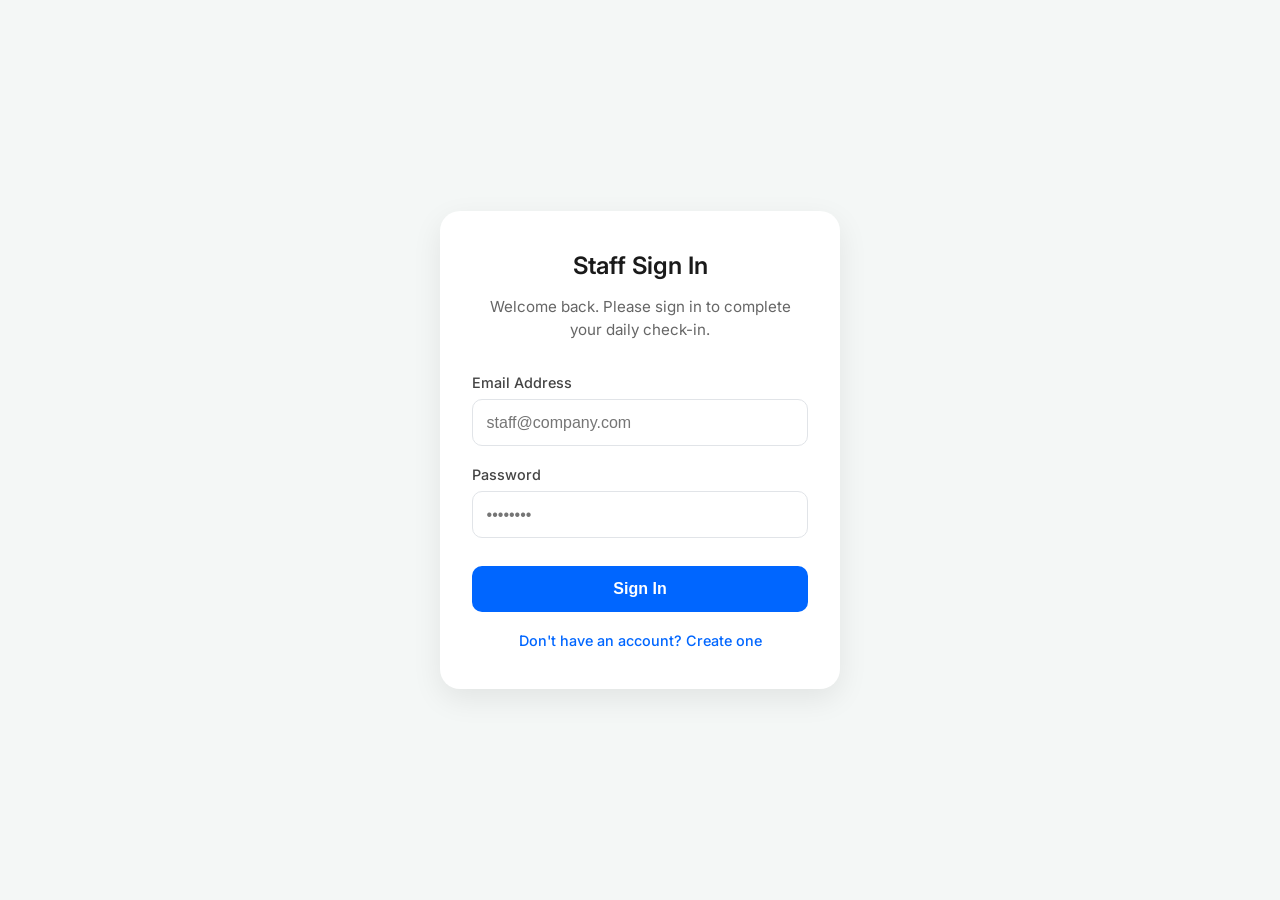
==== index.html @ 83975f9a "Add files via upload" ====
<!DOCTYPE html>
<html lang="en">
<head>
    <meta charset="UTF-8">
    <meta name="viewport" content="width=device-width, initial-scale=1.0">
    <title>Staff Portal - Sign In</title>
    <link rel="stylesheet" href="styles.css">
</head>
<body>
    <div class="card">
        <div class="text-center">
            <h1>Staff Sign In</h1>
            <p class="subtitle">Welcome back. Please sign in to complete your daily check-in.</p>
        </div>
        <form action="checkin.html">
            <div class="form-group">
                <label for="email">Email Address</label>
                <input type="email" id="email" placeholder="staff@company.com" required>
            </div>
            <div class="form-group">
                <label for="password">Password</label>
                <input type="password" id="password" placeholder="••••••••" required>
            </div>
            <button type="submit" class="btn">Sign In</button>
            <a href="signup.html" class="link">Don't have an account? Create one</a>
        </form>
    </div>
</body>
</html>
---- styles.css ----
@import url('https://fonts.googleapis.com/css2?family=Inter:wght@400;500;600&display=swap');

* {
    box-sizing: border-box;
}

body { 
    margin: 0; 
    font-family: 'Inter', sans-serif; 
    background-color: #f4f7f6; 
    display: flex; 
    align-items: center; 
    justify-content: center; 
    min-height: 100vh; 
    color: #333; 
}

.card { 
    background: white; 
    width: 100%; 
    max-width: 400px; 
    padding: 2.5rem 2rem; 
    border-radius: 20px; 
    box-shadow: 0 10px 30px rgba(0,0,0,0.08); 
    margin: 1rem;
}

.text-center { text-align: center; }

h1 { 
    margin-top: 0; 
    font-size: 1.5rem; 
    color: #1a1a1a; 
    font-weight: 600;
}

p.subtitle { 
    color: #666; 
    font-size: 0.95rem; 
    margin-bottom: 2rem; 
    line-height: 1.5;
}

.form-group { margin-bottom: 1.25rem; text-align: left; }

label { 
    display: block; 
    margin-bottom: 0.5rem; 
    font-weight: 500; 
    font-size: 0.9rem; 
    color: #444;
}

input[type="text"], 
input[type="email"], 
input[type="password"] { 
    width: 100%; 
    padding: 0.85rem; 
    border: 1.5px solid #e1e4e8; 
    border-radius: 10px; 
    font-size: 1rem; 
    transition: all 0.2s ease; 
}

input:focus { 
    outline: none; 
    border-color: #0066ff; 
    box-shadow: 0 0 0 3px rgba(0, 102, 255, 0.1);
}

.btn { 
    width: 100%; 
    padding: 0.85rem; 
    background: #0066ff; 
    color: white; 
    border: none; 
    border-radius: 10px; 
    font-size: 1rem; 
    font-weight: 600; 
    cursor: pointer; 
    transition: background 0.2s, transform 0.1s; 
    margin-top: 0.5rem;
}

.btn:hover { background: #0052cc; }
.btn:active { transform: scale(0.98); }

.link { 
    display: block; 
    margin-top: 1.25rem; 
    text-align: center; 
    color: #0066ff; 
    text-decoration: none; 
    font-size: 0.9rem; 
    font-weight: 500;
}

.link:hover { text-decoration: underline; }

/* Check-in specific UI */
.camera-container { 
    width: 100%; 
    aspect-ratio: 3/4; 
    background: #f8f9fa; 
    border-radius: 16px; 
    margin-bottom: 1.5rem; 
    display: flex; 
    align-items: center; 
    justify-content: center; 
    border: 2px dashed #ced4da; 
    position: relative; 
    overflow: hidden; 
}

.camera-icon { 
    font-size: 3rem; 
    color: #adb5bd; 
}

.camera-label {
    position: absolute; 
    bottom: 15px; 
    font-size: 0.8rem; 
    color: #495057; 
    background: rgba(255,255,255,0.9); 
    padding: 6px 12px; 
    border-radius: 20px;
    font-weight: 500;
    box-shadow: 0 2px 5px rgba(0,0,0,0.05);
}

.location-badge { 
    display: inline-flex; 
    align-items: center; 
    gap: 0.5rem; 
    background: #e3f2fd; 
    color: #0d47a1; 
    padding: 0.6rem 1.2rem; 
    border-radius: 30px; 
    font-size: 0.85rem; 
    margin-bottom: 1.5rem; 
    font-weight: 600; 
}

.status-badge { 
    display: inline-block; 
    padding: 0.35rem 1rem; 
    border-radius: 20px; 
    font-size: 0.75rem; 
    font-weight: 700; 
    margin-bottom: 1rem; 
    text-transform: uppercase;
    letter-spacing: 0.5px;
}

.status-pending { background: #fff3cd; color: #856404; }
.status-success { background: #d4edda; color: #155724; }
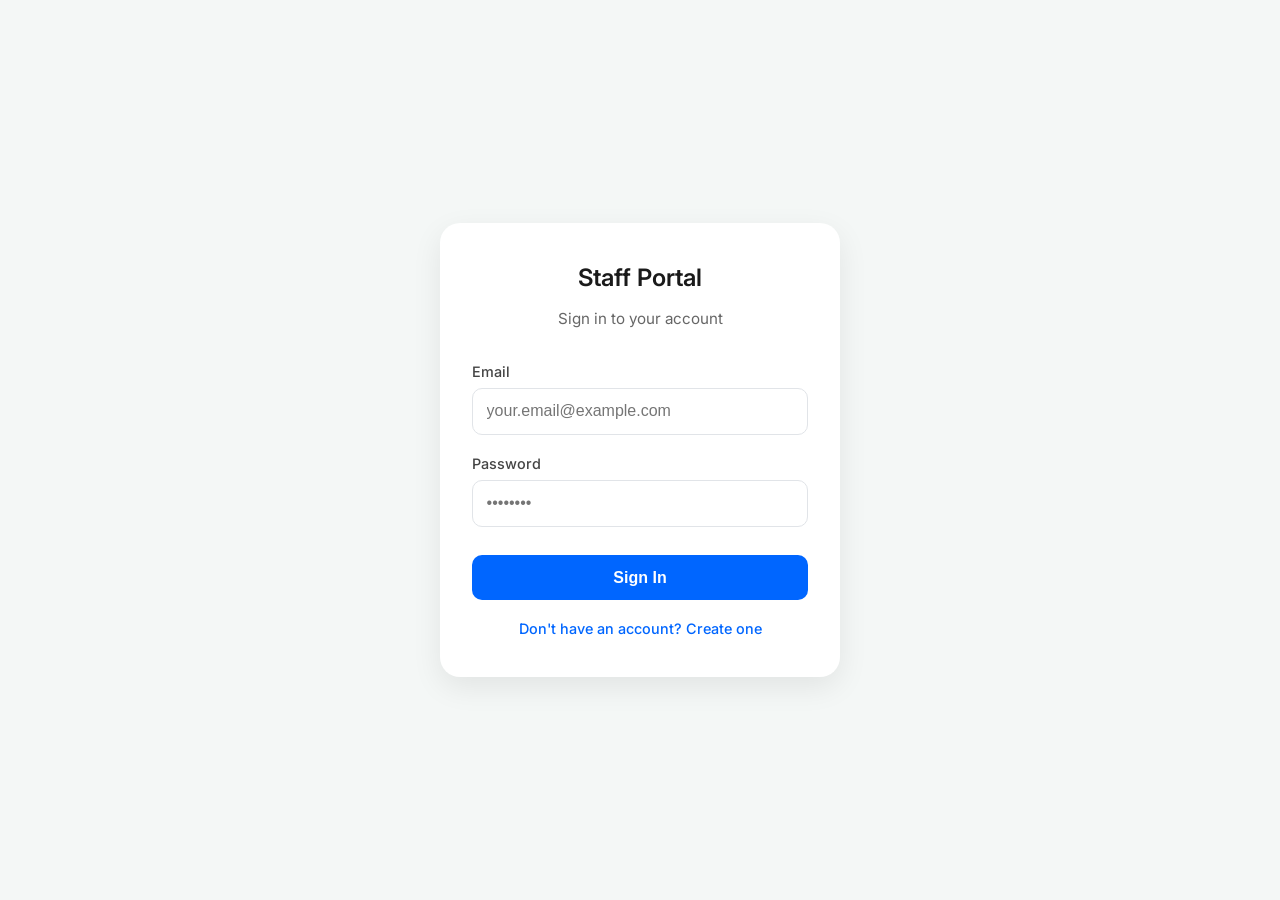
==== commit 70dc79f1: "Update index.html" ====
--- a/index.html
+++ b/index.html
@@ -8,22 +8,20 @@
 </head>
 <body>
     <div class="card">
-        <div class="text-center">
-            <h1>Staff Sign In</h1>
-            <p class="subtitle">Welcome back. Please sign in to complete your daily check-in.</p>
-        </div>
-        <form action="checkin.html">
+        <h1 class="text-center">Staff Portal</h1>
+        <p class="subtitle text-center">Sign in to your account</p>
+        <form action="checkin.html" method="get">
             <div class="form-group">
-                <label for="email">Email Address</label>
-                <input type="email" id="email" placeholder="staff@company.com" required>
+                <label for="email">Email</label>
+                <input type="email" id="email" name="email" required placeholder="your.email@example.com">
             </div>
             <div class="form-group">
                 <label for="password">Password</label>
-                <input type="password" id="password" placeholder="••••••••" required>
+                <input type="password" id="password" name="password" required placeholder="••••••••">
             </div>
             <button type="submit" class="btn">Sign In</button>
-            <a href="signup.html" class="link">Don't have an account? Create one</a>
         </form>
+        <a href="signup.html" class="link">Don't have an account? Create one</a>
     </div>
 </body>
 </html>
